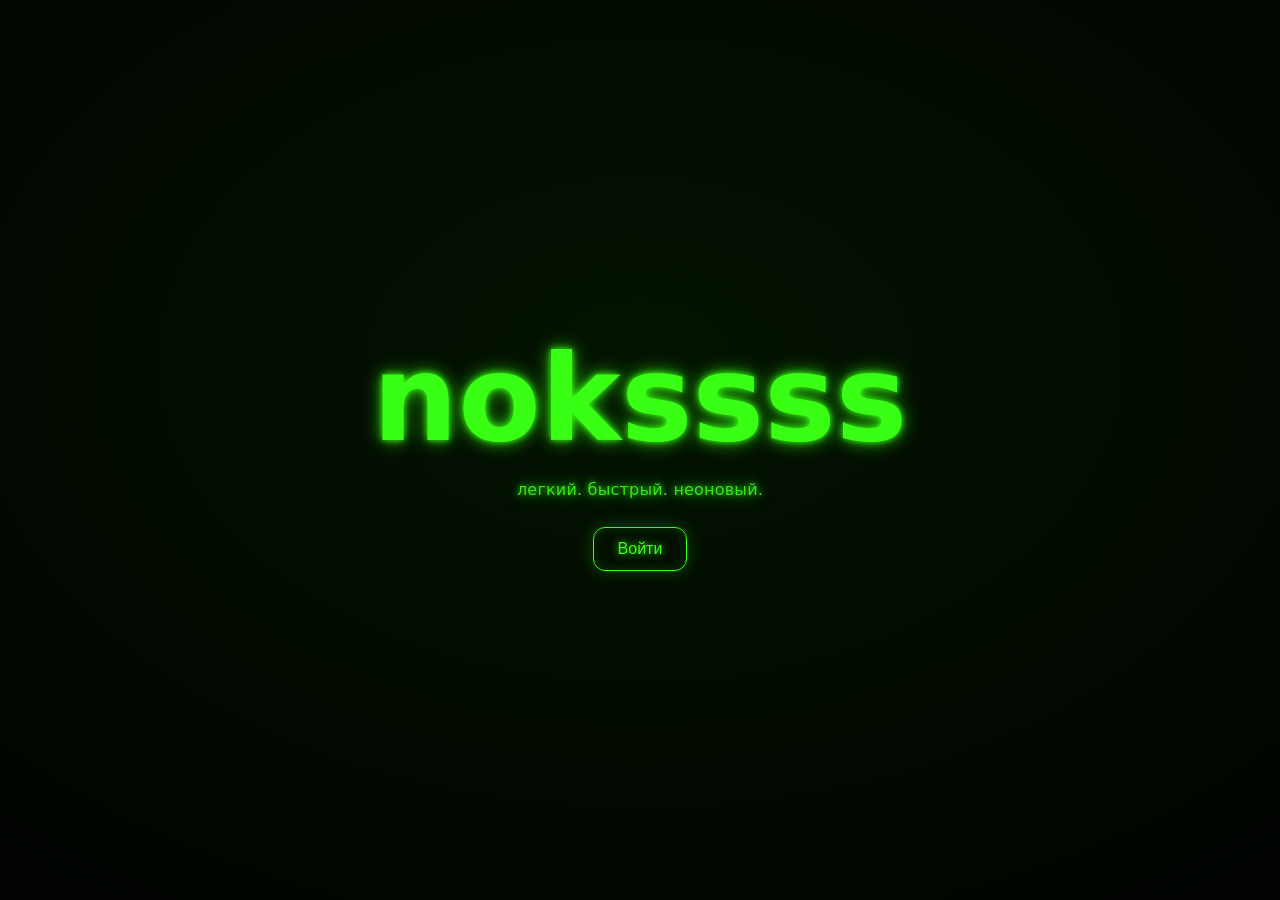
==== index.html @ 4dad8925 "Create initial landing page with neon dark theme browser mockup Co-authored-by: krutkottt <krutkottt" ====
<!DOCTYPE html>
<html lang="ru">
  <head>
    <meta charset="utf-8" />
    <meta name="viewport" content="width=device-width, initial-scale=1" />
    <title>nokssss</title>
    <link rel="stylesheet" href="styles.css" />
  </head>
  <body class="theme-dark-neon">
    <div id="cover" class="cover">
      <div class="cover-inner">
        <h1 class="logo neon">nokssss</h1>
        <p class="tagline neon">легкий. быстрый. неоновый.</p>
        <button id="enter" class="btn-neon">Войти</button>
      </div>
    </div>

    <div id="interface" class="browser-mock hidden">
      <div class="titlebar">
        <div class="tabs">
          <div class="tab active">
            <span class="tab-title">Новая вкладка — nokssss</span>
            <span class="tab-close">×</span>
          </div>
          <div class="tab">
            <span class="tab-title">Документация</span>
            <span class="tab-close">×</span>
          </div>
          <button class="tab-add" aria-label="Новая вкладка">+</button>
        </div>
        <div class="window-controls">
          <button class="ctrl" aria-label="Свернуть">—</button>
          <button class="ctrl" aria-label="Развернуть">◻</button>
          <button class="ctrl" aria-label="Закрыть">×</button>
        </div>
      </div>

      <div class="toolbar">
        <div class="nav-buttons">
          <button class="icon-btn" aria-label="Назад" title="Назад">
            <svg viewBox="0 0 24 24" width="18" height="18" aria-hidden="true">
              <path d="M15 18l-6-6 6-6" fill="none" stroke="currentColor" stroke-width="2" stroke-linecap="round" stroke-linejoin="round" />
            </svg>
          </button>
          <button class="icon-btn" aria-label="Вперёд" title="Вперёд">
            <svg viewBox="0 0 24 24" width="18" height="18" aria-hidden="true">
              <path d="M9 6l6 6-6 6" fill="none" stroke="currentColor" stroke-width="2" stroke-linecap="round" stroke-linejoin="round" />
            </svg>
          </button>
          <button class="icon-btn" aria-label="Обновить" title="Обновить">
            <svg viewBox="0 0 24 24" width="18" height="18" aria-hidden="true">
              <path d="M21 12a9 9 0 1 1-2.64-6.36" fill="none" stroke="currentColor" stroke-width="2" stroke-linecap="round"/>
              <path d="M21 3v6h-6" fill="none" stroke="currentColor" stroke-width="2" stroke-linecap="round"/>
            </svg>
          </button>
        </div>
        <div class="addressbar">
          <input class="url" value="https://www.nokssss.example/" aria-label="Адрес" />
        </div>
        <div class="toolbar-actions">
          <button class="icon-btn" aria-label="Закладки" title="Закладки">★</button>
          <button class="icon-btn" aria-label="Меню" title="Меню">☰</button>
        </div>
      </div>

      <div class="content">
        <h2 class="neon">Добро пожаловать в nokssss</h2>
        <p>
          Это статический макет интерфейса, вдохновлённый браузером. Чёрный фон, 
          неоново-зелёный текст и лёгкое свечение.
        </p>
        <div class="card-grid">
          <a class="card" href="#">
            <div class="card-title">Начать</div>
            <div class="card-sub">Откройте новую вкладку</div>
          </a>
          <a class="card" href="#">
            <div class="card-title">Темы</div>
            <div class="card-sub">Настройка внешнего вида</div>
          </a>
          <a class="card" href="#">
            <div class="card-title">О проекте</div>
            <div class="card-sub">Узнать больше</div>
          </a>
        </div>
      </div>
    </div>

    <script>
      const cover = document.getElementById('cover');
      const enterBtn = document.getElementById('enter');
      const ui = document.getElementById('interface');
      if (enterBtn) {
        enterBtn.addEventListener('click', () => {
          cover.classList.add('hidden');
          ui.classList.remove('hidden');
        });
      }
    </script>
  </body>
</html>
---- styles.css ----
:root {
  --bg: #000000;
  --panel: #0a0a0a;
  --panel-2: #101010;
  --neon: #39ff14;
  --neon-dim: #26cc0a;
  --text: #b7ffb7;
  --muted: #6ee26e;
  --border: #093b09;
}

* { box-sizing: border-box; }
html, body { height: 100%; }

body.theme-dark-neon {
  margin: 0;
  background: var(--bg);
  color: var(--text);
  font-family: ui-sans-serif, system-ui, -apple-system, Segoe UI, Roboto, Ubuntu, Cantarell, Noto Sans, Arial, "Apple Color Emoji", "Segoe UI Emoji";
  letter-spacing: 0.2px;
}

.neon {
  color: var(--neon);
  text-shadow: 0 0 6px var(--neon), 0 0 18px var(--neon-dim);
}

.hidden { display: none; }

.cover {
  position: fixed;
  inset: 0;
  display: grid;
  place-items: center;
  background: radial-gradient(1200px 800px at 50% 40%, rgba(57,255,20,0.08), transparent),
              var(--bg);
}
.cover-inner { text-align: center; padding: 24px; }
.logo { font-size: clamp(48px, 12vw, 120px); font-weight: 800; margin: 0 0 12px; }
.tagline { margin: 0 0 28px; opacity: 0.9; }

.btn-neon {
  padding: 12px 24px;
  font-size: 16px;
  color: var(--neon);
  background: transparent;
  border: 1px solid var(--neon);
  border-radius: 12px;
  cursor: pointer;
  text-shadow: 0 0 8px var(--neon);
  box-shadow: inset 0 0 12px rgba(57,255,20,0.15), 0 0 16px rgba(57,255,20,0.25);
  transition: transform 0.15s ease, box-shadow 0.2s ease, background 0.2s ease;
}
.btn-neon:hover { transform: translateY(-1px); box-shadow: inset 0 0 18px rgba(57,255,20,0.25), 0 0 22px rgba(57,255,20,0.45); }
.btn-neon:active { transform: translateY(0); }

.browser-mock {
  max-width: 1100px;
  margin: 36px auto;
  background: var(--panel);
  border: 1px solid var(--border);
  border-radius: 14px;
  overflow: hidden;
  box-shadow: 0 0 0 1px rgba(57,255,20,0.08), 0 20px 60px rgba(0,0,0,0.6);
}

.titlebar {
  display: grid;
  grid-template-columns: 1fr auto;
  align-items: center;
  gap: 8px;
  background: linear-gradient(180deg, #0f0f0f, #0a0a0a);
  border-bottom: 1px solid var(--border);
}

.tabs {
  display: flex;
  align-items: center;
  gap: 6px;
  padding: 8px 10px;
}

.tab {
  display: inline-flex;
  align-items: center;
  gap: 8px;
  height: 32px;
  padding: 0 12px;
  border-radius: 8px;
  color: var(--muted);
  background: transparent;
  border: 1px solid transparent;
}
.tab.active {
  color: var(--neon);
  background: linear-gradient(180deg, rgba(57,255,20,0.08), rgba(57,255,20,0.05));
  border-color: rgba(57,255,20,0.25);
  box-shadow: 0 0 12px rgba(57,255,20,0.18) inset;
}
.tab-title { white-space: nowrap; max-width: 220px; overflow: hidden; text-overflow: ellipsis; }
.tab-close { opacity: 0.9; cursor: pointer; }

.tab-add {
  height: 28px; width: 28px; border-radius: 7px; border: 1px solid rgba(57,255,20,0.25);
  color: var(--neon); background: transparent; cursor: pointer;
}

.window-controls { display: flex; align-items: center; gap: 8px; padding: 0 10px; }
.window-controls .ctrl {
  height: 22px; width: 28px; border-radius: 6px; border: 1px solid rgba(57,255,20,0.25);
  background: transparent; color: var(--muted); cursor: pointer;
}

.toolbar {
  display: grid;
  grid-template-columns: auto 1fr auto;
  align-items: center;
  gap: 10px;
  padding: 10px;
  background: var(--panel-2);
  border-bottom: 1px solid var(--border);
}

.nav-buttons { display: flex; gap: 8px; }
.icon-btn {
  height: 32px; width: 36px; display: grid; place-items: center;
  border-radius: 8px; border: 1px solid rgba(57,255,20,0.25);
  background: transparent; color: var(--neon); cursor: pointer;
}
.icon-btn:hover { box-shadow: 0 0 12px rgba(57,255,20,0.18) inset; }

.addressbar { display: flex; align-items: center; }
.addressbar .url {
  width: 100%; height: 36px; padding: 0 12px; border-radius: 10px;
  background: #050505; color: var(--text);
  border: 1px solid rgba(57,255,20,0.28);
  outline: none;
  box-shadow: 0 0 0 0 rgba(57,255,20,0.35);
  transition: box-shadow 0.2s ease, border-color 0.2s ease;
}
.addressbar .url:focus {
  border-color: var(--neon);
  box-shadow: 0 0 0 3px rgba(57,255,20,0.18);
}

.toolbar-actions { display: flex; gap: 8px; }

.content { padding: 18px; }
.content h2 { margin: 6px 0 12px; font-size: 24px; }
.content p { margin: 0 0 18px; color: var(--text); opacity: 0.95; }

.card-grid {
  display: grid; grid-template-columns: repeat(3, minmax(0, 1fr)); gap: 12px;
}
.card {
  display: block; text-decoration: none; color: var(--neon);
  padding: 14px; border-radius: 12px;
  background: linear-gradient(180deg, rgba(57,255,20,0.06), rgba(57,255,20,0.03));
  border: 1px solid rgba(57,255,20,0.25);
  box-shadow: 0 0 0 1px rgba(57,255,20,0.06), 0 10px 30px rgba(0,0,0,0.5);
}
.card:hover { box-shadow: 0 0 0 1px rgba(57,255,20,0.08), 0 14px 36px rgba(0,0,0,0.55); }
.card-title { font-weight: 700; margin-bottom: 6px; }
.card-sub { color: var(--text); opacity: 0.85; font-size: 14px; }

@media (max-width: 860px) {
  .card-grid { grid-template-columns: 1fr; }
  .tab-title { max-width: 120px; }
}
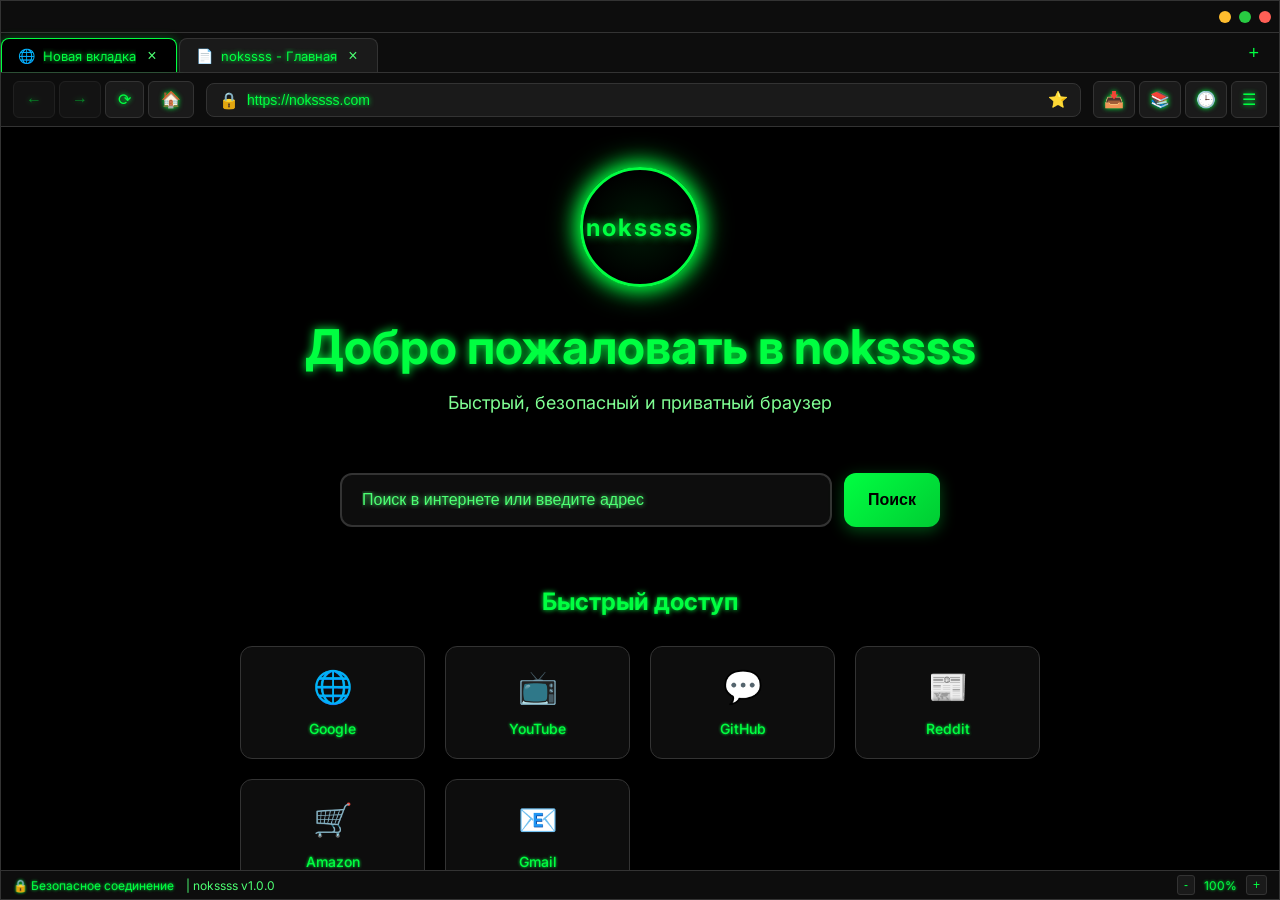
==== commit f2af70a1: "Create initial browser UI with neon-green design and interactive features Co-authored-by: krutkottt " ====
--- a/index.html
+++ b/index.html
@@ -1,101 +1,145 @@
 <!DOCTYPE html>
 <html lang="ru">
-  <head>
-    <meta charset="utf-8" />
-    <meta name="viewport" content="width=device-width, initial-scale=1" />
-    <title>nokssss</title>
-    <link rel="stylesheet" href="styles.css" />
-  </head>
-  <body class="theme-dark-neon">
-    <div id="cover" class="cover">
-      <div class="cover-inner">
-        <h1 class="logo neon">nokssss</h1>
-        <p class="tagline neon">легкий. быстрый. неоновый.</p>
-        <button id="enter" class="btn-neon">Войти</button>
-      </div>
+<head>
+    <meta charset="UTF-8">
+    <meta name="viewport" content="width=device-width, initial-scale=1.0">
+    <title>nokssss Browser</title>
+    <link rel="icon" type="image/svg+xml" href="favicon.svg">
+    <link rel="stylesheet" href="styles.css">
+    <link rel="preconnect" href="https://fonts.googleapis.com">
+    <link rel="preconnect" href="https://fonts.gstatic.com" crossorigin>
+    <link href="https://fonts.googleapis.com/css2?family=Inter:wght@300;400;500;600;700&display=swap" rel="stylesheet">
+</head>
+<body>
+    <div class="browser-window">
+        <!-- Заголовочная панель -->
+        <div class="title-bar">
+            <div class="window-controls">
+                <button class="control-btn minimize"></button>
+                <button class="control-btn maximize"></button>
+                <button class="control-btn close"></button>
+            </div>
+        </div>
+
+        <!-- Панель вкладок -->
+        <div class="tab-bar">
+            <div class="tabs-container">
+                <div class="tab active">
+                    <span class="tab-icon">🌐</span>
+                    <span class="tab-title">Новая вкладка</span>
+                    <button class="tab-close">×</button>
+                </div>
+                <div class="tab">
+                    <span class="tab-icon">📄</span>
+                    <span class="tab-title">nokssss - Главная</span>
+                    <button class="tab-close">×</button>
+                </div>
+            </div>
+            <button class="new-tab-btn">+</button>
+        </div>
+
+        <!-- Панель навигации -->
+        <div class="navigation-bar">
+            <div class="nav-buttons">
+                <button class="nav-btn back" title="Назад">←</button>
+                <button class="nav-btn forward" title="Вперед">→</button>
+                <button class="nav-btn refresh" title="Обновить">⟳</button>
+                <button class="nav-btn home" title="Домой">🏠</button>
+            </div>
+            
+            <div class="address-bar-container">
+                <div class="security-indicator">🔒</div>
+                <input type="text" class="address-bar" placeholder="Поиск или адрес" value="https://nokssss.com">
+                <button class="bookmark-btn">⭐</button>
+            </div>
+
+            <div class="browser-controls">
+                <button class="control-btn downloads" title="Загрузки">📥</button>
+                <button class="control-btn bookmarks" title="Закладки">📚</button>
+                <button class="control-btn history" title="История">🕒</button>
+                <button class="control-btn menu" title="Меню">☰</button>
+            </div>
+        </div>
+
+        <!-- Основная область контента -->
+        <div class="content-area">
+            <div class="start-page">
+                <div class="logo-container">
+                    <div class="browser-logo">
+                        <div class="logo-circle">
+                            <span class="logo-text">nokssss</span>
+                        </div>
+                    </div>
+                    <h1 class="welcome-title">Добро пожаловать в nokssss</h1>
+                    <p class="welcome-subtitle">Быстрый, безопасный и приватный браузер</p>
+                </div>
+
+                <div class="search-container">
+                    <input type="text" class="main-search" placeholder="Поиск в интернете или введите адрес">
+                    <button class="search-btn">Поиск</button>
+                </div>
+
+                <div class="quick-access">
+                    <h3>Быстрый доступ</h3>
+                    <div class="shortcuts-grid">
+                        <div class="shortcut-card">
+                            <div class="shortcut-icon">🌐</div>
+                            <span>Google</span>
+                        </div>
+                        <div class="shortcut-card">
+                            <div class="shortcut-icon">📺</div>
+                            <span>YouTube</span>
+                        </div>
+                        <div class="shortcut-card">
+                            <div class="shortcut-icon">💬</div>
+                            <span>GitHub</span>
+                        </div>
+                        <div class="shortcut-card">
+                            <div class="shortcut-icon">📰</div>
+                            <span>Reddit</span>
+                        </div>
+                        <div class="shortcut-card">
+                            <div class="shortcut-icon">🛒</div>
+                            <span>Amazon</span>
+                        </div>
+                        <div class="shortcut-card">
+                            <div class="shortcut-icon">📧</div>
+                            <span>Gmail</span>
+                        </div>
+                    </div>
+                </div>
+
+                <div class="features-section">
+                    <div class="feature-card">
+                        <h4>🔒 Приватность</h4>
+                        <p>Защита ваших данных и приватности в интернете</p>
+                    </div>
+                    <div class="feature-card">
+                        <h4>⚡ Скорость</h4>
+                        <p>Быстрая загрузка страниц и отзывчивый интерфейс</p>
+                    </div>
+                    <div class="feature-card">
+                        <h4>🛡️ Безопасность</h4>
+                        <p>Продвинутая защита от вредоносного ПО</p>
+                    </div>
+                </div>
+            </div>
+        </div>
+
+        <!-- Статус бар -->
+        <div class="status-bar">
+            <div class="status-info">
+                <span class="connection-status">🔒 Безопасное соединение</span>
+                <span class="page-info">| nokssss v1.0.0</span>
+            </div>
+            <div class="zoom-controls">
+                <button class="zoom-btn">-</button>
+                <span class="zoom-level">100%</span>
+                <button class="zoom-btn">+</button>
+            </div>
+        </div>
     </div>
 
-    <div id="interface" class="browser-mock hidden">
-      <div class="titlebar">
-        <div class="tabs">
-          <div class="tab active">
-            <span class="tab-title">Новая вкладка — nokssss</span>
-            <span class="tab-close">×</span>
-          </div>
-          <div class="tab">
-            <span class="tab-title">Документация</span>
-            <span class="tab-close">×</span>
-          </div>
-          <button class="tab-add" aria-label="Новая вкладка">+</button>
-        </div>
-        <div class="window-controls">
-          <button class="ctrl" aria-label="Свернуть">—</button>
-          <button class="ctrl" aria-label="Развернуть">◻</button>
-          <button class="ctrl" aria-label="Закрыть">×</button>
-        </div>
-      </div>
-
-      <div class="toolbar">
-        <div class="nav-buttons">
-          <button class="icon-btn" aria-label="Назад" title="Назад">
-            <svg viewBox="0 0 24 24" width="18" height="18" aria-hidden="true">
-              <path d="M15 18l-6-6 6-6" fill="none" stroke="currentColor" stroke-width="2" stroke-linecap="round" stroke-linejoin="round" />
-            </svg>
-          </button>
-          <button class="icon-btn" aria-label="Вперёд" title="Вперёд">
-            <svg viewBox="0 0 24 24" width="18" height="18" aria-hidden="true">
-              <path d="M9 6l6 6-6 6" fill="none" stroke="currentColor" stroke-width="2" stroke-linecap="round" stroke-linejoin="round" />
-            </svg>
-          </button>
-          <button class="icon-btn" aria-label="Обновить" title="Обновить">
-            <svg viewBox="0 0 24 24" width="18" height="18" aria-hidden="true">
-              <path d="M21 12a9 9 0 1 1-2.64-6.36" fill="none" stroke="currentColor" stroke-width="2" stroke-linecap="round"/>
-              <path d="M21 3v6h-6" fill="none" stroke="currentColor" stroke-width="2" stroke-linecap="round"/>
-            </svg>
-          </button>
-        </div>
-        <div class="addressbar">
-          <input class="url" value="https://www.nokssss.example/" aria-label="Адрес" />
-        </div>
-        <div class="toolbar-actions">
-          <button class="icon-btn" aria-label="Закладки" title="Закладки">★</button>
-          <button class="icon-btn" aria-label="Меню" title="Меню">☰</button>
-        </div>
-      </div>
-
-      <div class="content">
-        <h2 class="neon">Добро пожаловать в nokssss</h2>
-        <p>
-          Это статический макет интерфейса, вдохновлённый браузером. Чёрный фон, 
-          неоново-зелёный текст и лёгкое свечение.
-        </p>
-        <div class="card-grid">
-          <a class="card" href="#">
-            <div class="card-title">Начать</div>
-            <div class="card-sub">Откройте новую вкладку</div>
-          </a>
-          <a class="card" href="#">
-            <div class="card-title">Темы</div>
-            <div class="card-sub">Настройка внешнего вида</div>
-          </a>
-          <a class="card" href="#">
-            <div class="card-title">О проекте</div>
-            <div class="card-sub">Узнать больше</div>
-          </a>
-        </div>
-      </div>
-    </div>
-
-    <script>
-      const cover = document.getElementById('cover');
-      const enterBtn = document.getElementById('enter');
-      const ui = document.getElementById('interface');
-      if (enterBtn) {
-        enterBtn.addEventListener('click', () => {
-          cover.classList.add('hidden');
-          ui.classList.remove('hidden');
-        });
-      }
-    </script>
-  </body>
+    <script src="script.js"></script>
+</body>
 </html>
--- a/styles.css
+++ b/styles.css
@@ -1,169 +1,635 @@
+/* Общие стили */
+* {
+    margin: 0;
+    padding: 0;
+    box-sizing: border-box;
+}
+
 :root {
-  --bg: #000000;
-  --panel: #0a0a0a;
-  --panel-2: #101010;
-  --neon: #39ff14;
-  --neon-dim: #26cc0a;
-  --text: #b7ffb7;
-  --muted: #6ee26e;
-  --border: #093b09;
-}
-
-* { box-sizing: border-box; }
-html, body { height: 100%; }
-
-body.theme-dark-neon {
-  margin: 0;
-  background: var(--bg);
-  color: var(--text);
-  font-family: ui-sans-serif, system-ui, -apple-system, Segoe UI, Roboto, Ubuntu, Cantarell, Noto Sans, Arial, "Apple Color Emoji", "Segoe UI Emoji";
-  letter-spacing: 0.2px;
-}
-
-.neon {
-  color: var(--neon);
-  text-shadow: 0 0 6px var(--neon), 0 0 18px var(--neon-dim);
-}
-
-.hidden { display: none; }
-
-.cover {
-  position: fixed;
-  inset: 0;
-  display: grid;
-  place-items: center;
-  background: radial-gradient(1200px 800px at 50% 40%, rgba(57,255,20,0.08), transparent),
-              var(--bg);
-}
-.cover-inner { text-align: center; padding: 24px; }
-.logo { font-size: clamp(48px, 12vw, 120px); font-weight: 800; margin: 0 0 12px; }
-.tagline { margin: 0 0 28px; opacity: 0.9; }
-
-.btn-neon {
-  padding: 12px 24px;
-  font-size: 16px;
-  color: var(--neon);
-  background: transparent;
-  border: 1px solid var(--neon);
-  border-radius: 12px;
-  cursor: pointer;
-  text-shadow: 0 0 8px var(--neon);
-  box-shadow: inset 0 0 12px rgba(57,255,20,0.15), 0 0 16px rgba(57,255,20,0.25);
-  transition: transform 0.15s ease, box-shadow 0.2s ease, background 0.2s ease;
-}
-.btn-neon:hover { transform: translateY(-1px); box-shadow: inset 0 0 18px rgba(57,255,20,0.25), 0 0 22px rgba(57,255,20,0.45); }
-.btn-neon:active { transform: translateY(0); }
-
-.browser-mock {
-  max-width: 1100px;
-  margin: 36px auto;
-  background: var(--panel);
-  border: 1px solid var(--border);
-  border-radius: 14px;
-  overflow: hidden;
-  box-shadow: 0 0 0 1px rgba(57,255,20,0.08), 0 20px 60px rgba(0,0,0,0.6);
-}
-
-.titlebar {
-  display: grid;
-  grid-template-columns: 1fr auto;
-  align-items: center;
-  gap: 8px;
-  background: linear-gradient(180deg, #0f0f0f, #0a0a0a);
-  border-bottom: 1px solid var(--border);
-}
-
-.tabs {
-  display: flex;
-  align-items: center;
-  gap: 6px;
-  padding: 8px 10px;
+    --bg-primary: #000000;
+    --bg-secondary: #0d0d0d;
+    --bg-tertiary: #1a1a1a;
+    --bg-hover: #262626;
+    --neon-green: #00ff41;
+    --neon-green-dark: #00cc33;
+    --neon-green-light: #4dff73;
+    --text-primary: #00ff41;
+    --text-secondary: #80ff94;
+    --text-muted: #4dff73;
+    --border-color: #333333;
+    --shadow-neon: 0 0 10px #00ff41;
+    --shadow-neon-strong: 0 0 20px #00ff41, 0 0 30px #00ff41;
+}
+
+body {
+    font-family: 'Inter', -apple-system, BlinkMacSystemFont, 'Segoe UI', Roboto, sans-serif;
+    background: var(--bg-primary);
+    color: var(--text-primary);
+    overflow: hidden;
+    user-select: none;
+}
+
+/* Окно браузера */
+.browser-window {
+    display: flex;
+    flex-direction: column;
+    height: 100vh;
+    background: var(--bg-primary);
+    border: 1px solid var(--border-color);
+    box-shadow: var(--shadow-neon);
+}
+
+/* Заголовочная панель */
+.title-bar {
+    height: 32px;
+    background: var(--bg-secondary);
+    display: flex;
+    justify-content: flex-end;
+    align-items: center;
+    padding: 0 8px;
+    border-bottom: 1px solid var(--border-color);
+}
+
+.window-controls {
+    display: flex;
+    gap: 8px;
+}
+
+.control-btn {
+    width: 12px;
+    height: 12px;
+    border-radius: 50%;
+    border: none;
+    cursor: pointer;
+    transition: all 0.2s ease;
+}
+
+.control-btn.minimize {
+    background: #ffbd2e;
+}
+
+.control-btn.maximize {
+    background: #28ca42;
+}
+
+.control-btn.close {
+    background: #ff5f56;
+}
+
+.control-btn:hover {
+    box-shadow: 0 0 8px currentColor;
+    transform: scale(1.1);
+}
+
+/* Панель вкладок */
+.tab-bar {
+    display: flex;
+    background: var(--bg-secondary);
+    border-bottom: 1px solid var(--border-color);
+    height: 40px;
+    align-items: end;
+}
+
+.tabs-container {
+    display: flex;
+    flex: 1;
 }
 
 .tab {
-  display: inline-flex;
-  align-items: center;
-  gap: 8px;
-  height: 32px;
-  padding: 0 12px;
-  border-radius: 8px;
-  color: var(--muted);
-  background: transparent;
-  border: 1px solid transparent;
-}
+    display: flex;
+    align-items: center;
+    padding: 8px 16px;
+    background: var(--bg-tertiary);
+    border: 1px solid var(--border-color);
+    border-bottom: none;
+    border-radius: 8px 8px 0 0;
+    margin-right: 2px;
+    cursor: pointer;
+    transition: all 0.2s ease;
+    max-width: 200px;
+    min-width: 150px;
+}
+
 .tab.active {
-  color: var(--neon);
-  background: linear-gradient(180deg, rgba(57,255,20,0.08), rgba(57,255,20,0.05));
-  border-color: rgba(57,255,20,0.25);
-  box-shadow: 0 0 12px rgba(57,255,20,0.18) inset;
-}
-.tab-title { white-space: nowrap; max-width: 220px; overflow: hidden; text-overflow: ellipsis; }
-.tab-close { opacity: 0.9; cursor: pointer; }
-
-.tab-add {
-  height: 28px; width: 28px; border-radius: 7px; border: 1px solid rgba(57,255,20,0.25);
-  color: var(--neon); background: transparent; cursor: pointer;
-}
-
-.window-controls { display: flex; align-items: center; gap: 8px; padding: 0 10px; }
-.window-controls .ctrl {
-  height: 22px; width: 28px; border-radius: 6px; border: 1px solid rgba(57,255,20,0.25);
-  background: transparent; color: var(--muted); cursor: pointer;
-}
-
-.toolbar {
-  display: grid;
-  grid-template-columns: auto 1fr auto;
-  align-items: center;
-  gap: 10px;
-  padding: 10px;
-  background: var(--panel-2);
-  border-bottom: 1px solid var(--border);
-}
-
-.nav-buttons { display: flex; gap: 8px; }
-.icon-btn {
-  height: 32px; width: 36px; display: grid; place-items: center;
-  border-radius: 8px; border: 1px solid rgba(57,255,20,0.25);
-  background: transparent; color: var(--neon); cursor: pointer;
-}
-.icon-btn:hover { box-shadow: 0 0 12px rgba(57,255,20,0.18) inset; }
-
-.addressbar { display: flex; align-items: center; }
-.addressbar .url {
-  width: 100%; height: 36px; padding: 0 12px; border-radius: 10px;
-  background: #050505; color: var(--text);
-  border: 1px solid rgba(57,255,20,0.28);
-  outline: none;
-  box-shadow: 0 0 0 0 rgba(57,255,20,0.35);
-  transition: box-shadow 0.2s ease, border-color 0.2s ease;
-}
-.addressbar .url:focus {
-  border-color: var(--neon);
-  box-shadow: 0 0 0 3px rgba(57,255,20,0.18);
-}
-
-.toolbar-actions { display: flex; gap: 8px; }
-
-.content { padding: 18px; }
-.content h2 { margin: 6px 0 12px; font-size: 24px; }
-.content p { margin: 0 0 18px; color: var(--text); opacity: 0.95; }
-
-.card-grid {
-  display: grid; grid-template-columns: repeat(3, minmax(0, 1fr)); gap: 12px;
-}
-.card {
-  display: block; text-decoration: none; color: var(--neon);
-  padding: 14px; border-radius: 12px;
-  background: linear-gradient(180deg, rgba(57,255,20,0.06), rgba(57,255,20,0.03));
-  border: 1px solid rgba(57,255,20,0.25);
-  box-shadow: 0 0 0 1px rgba(57,255,20,0.06), 0 10px 30px rgba(0,0,0,0.5);
-}
-.card:hover { box-shadow: 0 0 0 1px rgba(57,255,20,0.08), 0 14px 36px rgba(0,0,0,0.55); }
-.card-title { font-weight: 700; margin-bottom: 6px; }
-.card-sub { color: var(--text); opacity: 0.85; font-size: 14px; }
-
-@media (max-width: 860px) {
-  .card-grid { grid-template-columns: 1fr; }
-  .tab-title { max-width: 120px; }
+    background: var(--bg-primary);
+    border-color: var(--neon-green);
+    box-shadow: 0 0 10px rgba(0, 255, 65, 0.3);
+}
+
+.tab:hover:not(.active) {
+    background: var(--bg-hover);
+    box-shadow: 0 0 5px rgba(0, 255, 65, 0.2);
+}
+
+.tab-icon {
+    margin-right: 8px;
+    font-size: 14px;
+}
+
+.tab-title {
+    flex: 1;
+    font-size: 13px;
+    color: var(--text-primary);
+    white-space: nowrap;
+    overflow: hidden;
+    text-overflow: ellipsis;
+    text-shadow: 0 0 5px currentColor;
+}
+
+.tab-close {
+    background: none;
+    border: none;
+    color: var(--text-muted);
+    cursor: pointer;
+    font-size: 16px;
+    margin-left: 8px;
+    width: 16px;
+    height: 16px;
+    border-radius: 50%;
+    display: flex;
+    align-items: center;
+    justify-content: center;
+    transition: all 0.2s ease;
+}
+
+.tab-close:hover {
+    background: var(--neon-green);
+    color: var(--bg-primary);
+    box-shadow: var(--shadow-neon);
+}
+
+.new-tab-btn {
+    background: none;
+    border: none;
+    color: var(--text-primary);
+    cursor: pointer;
+    font-size: 18px;
+    padding: 8px 12px;
+    transition: all 0.2s ease;
+    border-radius: 4px;
+    margin: 0 8px;
+}
+
+.new-tab-btn:hover {
+    background: var(--bg-hover);
+    box-shadow: var(--shadow-neon);
+    text-shadow: var(--shadow-neon);
+}
+
+/* Панель навигации */
+.navigation-bar {
+    display: flex;
+    align-items: center;
+    padding: 8px 12px;
+    background: var(--bg-secondary);
+    border-bottom: 1px solid var(--border-color);
+    gap: 12px;
+}
+
+.nav-buttons {
+    display: flex;
+    gap: 4px;
+}
+
+.nav-btn {
+    background: var(--bg-tertiary);
+    border: 1px solid var(--border-color);
+    color: var(--text-primary);
+    cursor: pointer;
+    font-size: 16px;
+    padding: 8px 12px;
+    border-radius: 6px;
+    transition: all 0.2s ease;
+    text-shadow: 0 0 5px currentColor;
+}
+
+.nav-btn:hover {
+    background: var(--bg-hover);
+    border-color: var(--neon-green);
+    box-shadow: var(--shadow-neon);
+}
+
+.nav-btn:disabled {
+    opacity: 0.5;
+    cursor: not-allowed;
+}
+
+.address-bar-container {
+    flex: 1;
+    display: flex;
+    align-items: center;
+    background: var(--bg-tertiary);
+    border: 1px solid var(--border-color);
+    border-radius: 8px;
+    padding: 0 12px;
+    transition: all 0.2s ease;
+}
+
+.address-bar-container:focus-within {
+    border-color: var(--neon-green);
+    box-shadow: var(--shadow-neon);
+}
+
+.security-indicator {
+    margin-right: 8px;
+    color: var(--neon-green);
+}
+
+.address-bar {
+    flex: 1;
+    background: none;
+    border: none;
+    color: var(--text-primary);
+    font-size: 14px;
+    padding: 8px 0;
+    outline: none;
+    text-shadow: 0 0 5px currentColor;
+}
+
+.address-bar::placeholder {
+    color: var(--text-muted);
+}
+
+.bookmark-btn {
+    background: none;
+    border: none;
+    color: var(--text-muted);
+    cursor: pointer;
+    font-size: 16px;
+    margin-left: 8px;
+    transition: all 0.2s ease;
+}
+
+.bookmark-btn:hover {
+    color: var(--neon-green);
+    text-shadow: var(--shadow-neon);
+}
+
+.browser-controls {
+    display: flex;
+    gap: 4px;
+}
+
+.browser-controls .control-btn {
+    background: var(--bg-tertiary);
+    border: 1px solid var(--border-color);
+    color: var(--text-primary);
+    cursor: pointer;
+    font-size: 16px;
+    padding: 8px 10px;
+    border-radius: 6px;
+    transition: all 0.2s ease;
+    width: auto;
+    height: auto;
+    text-shadow: 0 0 5px currentColor;
+}
+
+.browser-controls .control-btn:hover {
+    background: var(--bg-hover);
+    border-color: var(--neon-green);
+    box-shadow: var(--shadow-neon);
+}
+
+/* Основная область контента */
+.content-area {
+    flex: 1;
+    background: var(--bg-primary);
+    overflow-y: auto;
+    padding: 40px 20px;
+}
+
+.start-page {
+    max-width: 1200px;
+    margin: 0 auto;
+    text-align: center;
+}
+
+/* Логотип и приветствие */
+.logo-container {
+    margin-bottom: 60px;
+}
+
+.browser-logo {
+    margin-bottom: 30px;
+}
+
+.logo-circle {
+    width: 120px;
+    height: 120px;
+    border: 3px solid var(--neon-green);
+    border-radius: 50%;
+    display: flex;
+    align-items: center;
+    justify-content: center;
+    margin: 0 auto;
+    background: radial-gradient(circle, rgba(0, 255, 65, 0.1) 0%, transparent 70%);
+    box-shadow: var(--shadow-neon-strong);
+    animation: glow 2s ease-in-out infinite alternate;
+}
+
+@keyframes glow {
+    from {
+        box-shadow: 0 0 20px #00ff41, 0 0 30px #00ff41, 0 0 40px #00ff41;
+    }
+    to {
+        box-shadow: 0 0 30px #00ff41, 0 0 40px #00ff41, 0 0 50px #00ff41;
+    }
+}
+
+.logo-text {
+    font-size: 24px;
+    font-weight: 700;
+    color: var(--neon-green);
+    text-shadow: 0 0 10px currentColor;
+    letter-spacing: 2px;
+}
+
+.welcome-title {
+    font-size: 48px;
+    font-weight: 700;
+    color: var(--text-primary);
+    margin-bottom: 16px;
+    text-shadow: var(--shadow-neon);
+}
+
+.welcome-subtitle {
+    font-size: 18px;
+    color: var(--text-secondary);
+    margin-bottom: 40px;
+}
+
+/* Поисковая строка */
+.search-container {
+    display: flex;
+    max-width: 600px;
+    margin: 0 auto 60px;
+    gap: 12px;
+}
+
+.main-search {
+    flex: 1;
+    background: var(--bg-secondary);
+    border: 2px solid var(--border-color);
+    border-radius: 12px;
+    padding: 16px 20px;
+    font-size: 16px;
+    color: var(--text-primary);
+    outline: none;
+    transition: all 0.3s ease;
+    text-shadow: 0 0 5px currentColor;
+}
+
+.main-search:focus {
+    border-color: var(--neon-green);
+    box-shadow: var(--shadow-neon-strong);
+}
+
+.main-search::placeholder {
+    color: var(--text-muted);
+}
+
+.search-btn {
+    background: linear-gradient(135deg, var(--neon-green), var(--neon-green-dark));
+    border: none;
+    border-radius: 12px;
+    padding: 16px 24px;
+    font-size: 16px;
+    font-weight: 600;
+    color: var(--bg-primary);
+    cursor: pointer;
+    transition: all 0.3s ease;
+    box-shadow: 0 4px 15px rgba(0, 255, 65, 0.3);
+}
+
+.search-btn:hover {
+    transform: translateY(-2px);
+    box-shadow: 0 6px 20px rgba(0, 255, 65, 0.4);
+}
+
+/* Быстрый доступ */
+.quick-access {
+    margin-bottom: 60px;
+}
+
+.quick-access h3 {
+    font-size: 24px;
+    color: var(--text-primary);
+    margin-bottom: 30px;
+    text-shadow: 0 0 5px currentColor;
+}
+
+.shortcuts-grid {
+    display: grid;
+    grid-template-columns: repeat(auto-fit, minmax(150px, 1fr));
+    gap: 20px;
+    max-width: 800px;
+    margin: 0 auto;
+}
+
+.shortcut-card {
+    background: var(--bg-secondary);
+    border: 1px solid var(--border-color);
+    border-radius: 12px;
+    padding: 20px;
+    cursor: pointer;
+    transition: all 0.3s ease;
+    text-align: center;
+}
+
+.shortcut-card:hover {
+    background: var(--bg-tertiary);
+    border-color: var(--neon-green);
+    box-shadow: var(--shadow-neon);
+    transform: translateY(-5px);
+}
+
+.shortcut-icon {
+    font-size: 32px;
+    margin-bottom: 12px;
+}
+
+.shortcut-card span {
+    font-size: 14px;
+    color: var(--text-primary);
+    font-weight: 500;
+    text-shadow: 0 0 3px currentColor;
+}
+
+/* Секция возможностей */
+.features-section {
+    display: grid;
+    grid-template-columns: repeat(auto-fit, minmax(300px, 1fr));
+    gap: 30px;
+    max-width: 1000px;
+    margin: 0 auto;
+}
+
+.feature-card {
+    background: var(--bg-secondary);
+    border: 1px solid var(--border-color);
+    border-radius: 16px;
+    padding: 30px;
+    text-align: left;
+    transition: all 0.3s ease;
+}
+
+.feature-card:hover {
+    background: var(--bg-tertiary);
+    border-color: var(--neon-green);
+    box-shadow: var(--shadow-neon);
+    transform: translateY(-5px);
+}
+
+.feature-card h4 {
+    font-size: 20px;
+    color: var(--text-primary);
+    margin-bottom: 12px;
+    text-shadow: 0 0 5px currentColor;
+}
+
+.feature-card p {
+    font-size: 14px;
+    color: var(--text-secondary);
+    line-height: 1.6;
+}
+
+/* Статус бар */
+.status-bar {
+    display: flex;
+    justify-content: space-between;
+    align-items: center;
+    padding: 4px 12px;
+    background: var(--bg-secondary);
+    border-top: 1px solid var(--border-color);
+    font-size: 12px;
+    color: var(--text-muted);
+}
+
+.status-info {
+    display: flex;
+    gap: 12px;
+}
+
+.connection-status {
+    color: var(--neon-green);
+    text-shadow: 0 0 3px currentColor;
+}
+
+.zoom-controls {
+    display: flex;
+    align-items: center;
+    gap: 8px;
+}
+
+.zoom-btn {
+    background: var(--bg-tertiary);
+    border: 1px solid var(--border-color);
+    color: var(--text-primary);
+    cursor: pointer;
+    font-size: 12px;
+    padding: 2px 6px;
+    border-radius: 3px;
+    transition: all 0.2s ease;
+}
+
+.zoom-btn:hover {
+    background: var(--bg-hover);
+    border-color: var(--neon-green);
+    box-shadow: 0 0 5px rgba(0, 255, 65, 0.3);
+}
+
+.zoom-level {
+    color: var(--text-primary);
+    min-width: 35px;
+    text-align: center;
+    text-shadow: 0 0 3px currentColor;
+}
+
+/* Скроллбар */
+::-webkit-scrollbar {
+    width: 8px;
+}
+
+::-webkit-scrollbar-track {
+    background: var(--bg-secondary);
+}
+
+::-webkit-scrollbar-thumb {
+    background: var(--neon-green);
+    border-radius: 4px;
+    box-shadow: 0 0 5px currentColor;
+}
+
+::-webkit-scrollbar-thumb:hover {
+    background: var(--neon-green-light);
+}
+
+/* Анимации */
+@keyframes fadeIn {
+    from {
+        opacity: 0;
+        transform: translateY(20px);
+    }
+    to {
+        opacity: 1;
+        transform: translateY(0);
+    }
+}
+
+.start-page > * {
+    animation: fadeIn 0.6s ease-out;
+}
+
+.start-page > *:nth-child(2) {
+    animation-delay: 0.1s;
+}
+
+.start-page > *:nth-child(3) {
+    animation-delay: 0.2s;
+}
+
+.start-page > *:nth-child(4) {
+    animation-delay: 0.3s;
+}
+
+/* Адаптивность */
+@media (max-width: 768px) {
+    .navigation-bar {
+        flex-wrap: wrap;
+        gap: 8px;
+    }
+    
+    .nav-buttons {
+        order: 1;
+        width: 100%;
+    }
+    
+    .address-bar-container {
+        order: 2;
+        width: 100%;
+    }
+    
+    .browser-controls {
+        order: 3;
+        width: 100%;
+        justify-content: center;
+    }
+    
+    .welcome-title {
+        font-size: 32px;
+    }
+    
+    .shortcuts-grid {
+        grid-template-columns: repeat(3, 1fr);
+        gap: 15px;
+    }
+    
+    .features-section {
+        grid-template-columns: 1fr;
+        gap: 20px;
+    }
+    
+    .search-container {
+        flex-direction: column;
+    }
 }
